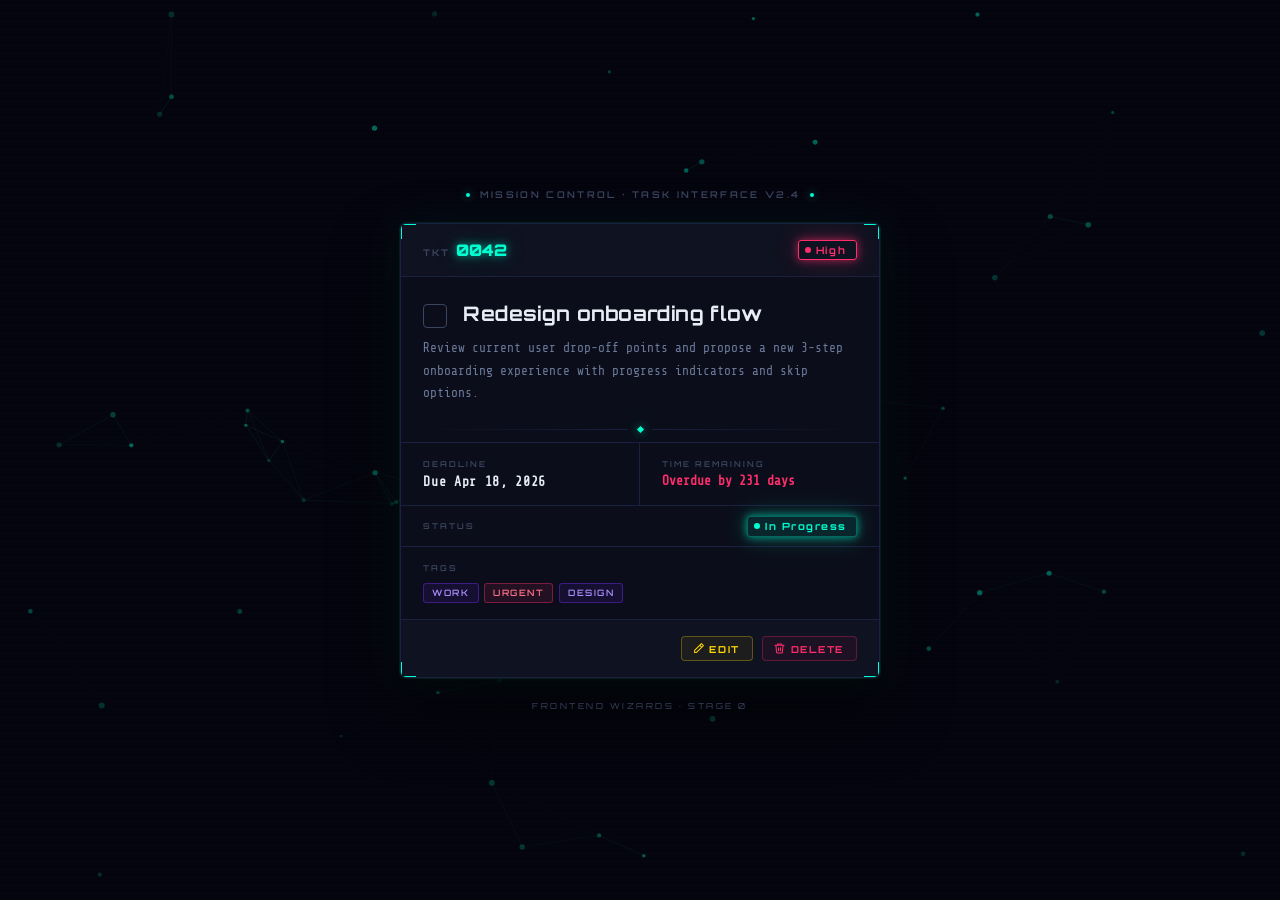
==== index.html @ 631cd71a "Initial commit" ====
<!DOCTYPE html>
<html lang="en">
<head>
  <meta charset="UTF-8" />
  <meta name="viewport" content="width=device-width, initial-scale=1.0" />
  <title>Task Ticket — Mission Control</title>

  <!-- Fonts: Orbitron (futuristic headers) + Share Tech Mono (data/terminal) -->
  <link rel="preconnect" href="https://fonts.googleapis.com" />
  <link rel="preconnect" href="https://fonts.gstatic.com" crossorigin />
  <link
    href="https://fonts.googleapis.com/css2?family=Orbitron:wght@400;600;700;900&family=Share+Tech+Mono&display=swap"
    rel="stylesheet"
  />

  <link rel="stylesheet" href="style.css" />
</head>

<body>

  <!-- ═══════════════════════════════════════════
       BACKGROUND CANVAS — particle network (JS controlled)
  ════════════════════════════════════════════ -->
  <canvas id="bg-canvas" aria-hidden="true"></canvas>

  <!-- Scanline overlay — pure CSS atmosphere effect -->
  <div class="scanlines" aria-hidden="true"></div>

  <!-- ═══════════════════════════════════════════
       MAIN SCENE
  ════════════════════════════════════════════ -->
  <main class="scene">

    <!-- System label above card -->
    <div class="system-label" aria-hidden="true">
      <span class="sys-dot"></span>
      MISSION CONTROL · TASK INTERFACE v2.4
      <span class="sys-dot"></span>
    </div>

    <!-- ─────────────────────────────────────────
         THE CARD
    ───────────────────────────────────────── -->
    <article
      data-testid="test-todo-card"
      id="todo-card"
      role="region"
      aria-label="Task: Redesign onboarding flow"
    >

      <!-- Animated corner brackets — decorative HUD frame -->
      <span class="corner corner--tl" aria-hidden="true"></span>
      <span class="corner corner--tr" aria-hidden="true"></span>
      <span class="corner corner--bl" aria-hidden="true"></span>
      <span class="corner corner--br" aria-hidden="true"></span>

      <!-- Animated scan beam — sweeps the card periodically -->
      <div class="scan-beam" aria-hidden="true"></div>

      <!-- Particle burst canvas — fires on checkbox complete -->
      <canvas id="burst-canvas" aria-hidden="true"></canvas>

      <!-- ── CARD HEADER ── -->
      <header class="card-header">
        <div class="card-id">
          <span class="card-id__prefix">TKT</span>
          <span class="card-id__number" id="tkt-number">0042</span>
        </div>

        <span
          data-testid="test-todo-priority"
          id="priority-badge"
          class="priority-badge priority--high"
          aria-label="Priority: High"
          role="img"
        >
          <span class="priority-badge__dot" aria-hidden="true"></span>
          High
        </span>
      </header>

      <!-- ── TITLE ROW ── -->
      <div class="title-row">

        <!-- Checkbox: real input for a11y, custom visual layer -->
        <div class="checkbox-wrap">
          <input
            type="checkbox"
            id="complete-toggle"
            data-testid="test-todo-complete-toggle"
            aria-label="Mark task as complete"
          />
          <label for="complete-toggle" class="checkbox-visual" aria-hidden="true">
            <!-- SVG checkmark drawn on check -->
            <svg class="check-icon" viewBox="0 0 20 20" fill="none" aria-hidden="true">
              <polyline class="check-line" points="3,10 8,15 17,5" stroke="currentColor" stroke-width="2.5" stroke-linecap="round" stroke-linejoin="round"/>
            </svg>
          </label>
        </div>

        <h2 data-testid="test-todo-title" id="task-title">
          Redesign onboarding flow
        </h2>
      </div>

      <!-- ── DESCRIPTION ── -->
      <p data-testid="test-todo-description" class="task-description">
        Review current user drop-off points and propose a new 3-step
        onboarding experience with progress indicators and skip options.
      </p>

      <!-- ── DIVIDER ── -->
      <div class="card-divider" aria-hidden="true">
        <div class="divider-line"></div>
        <div class="divider-diamond"></div>
        <div class="divider-line"></div>
      </div>

      <!-- ── META GRID: due date + time remaining ── -->
      <div class="meta-grid">

        <div class="meta-cell">
          <span class="meta-label">DEADLINE</span>
          <time
            data-testid="test-todo-due-date"
            datetime="2026-04-18T18:00:00Z"
          >
            Due Apr 18, 2026
          </time>
        </div>

        <div class="meta-cell">
          <span class="meta-label">TIME REMAINING</span>
          <span
            data-testid="test-todo-time-remaining"
            id="time-remaining"
            aria-live="polite"
            aria-atomic="true"
          >
            Calculating…
          </span>
        </div>

      </div>

      <!-- ── STATUS ROW ── -->
      <div class="status-row">
        <span class="meta-label">STATUS</span>
        <span
          data-testid="test-todo-status"
          id="status-badge"
          class="status-badge status--in-progress"
          aria-label="Status: In Progress"
        >
          <span class="status-badge__pulse" aria-hidden="true"></span>
          In Progress
        </span>
      </div>

      <!-- ── TAGS ── -->
      <div class="tags-section">
        <span class="meta-label">TAGS</span>
        <ul
          data-testid="test-todo-tags"
          class="tags-list"
          role="list"
          aria-label="Task tags"
        >
          <li data-testid="test-todo-tag-work"   class="tag" role="listitem">Work</li>
          <li data-testid="test-todo-tag-urgent"  class="tag tag--urgent" role="listitem">Urgent</li>
          <li data-testid="test-todo-tag-design"  class="tag" role="listitem">Design</li>
        </ul>
      </div>

      <!-- ── ACTIONS ── -->
      <footer class="card-actions">
        <button
          data-testid="test-todo-edit-button"
          id="edit-btn"
          class="action-btn action-btn--edit"
          aria-label="Edit task"
        >
          <!-- Pencil SVG -->
          <svg class="btn-icon" viewBox="0 0 20 20" fill="none" aria-hidden="true">
            <path d="M14.5 2.5L17.5 5.5L7 16H4V13L14.5 2.5Z" stroke="currentColor" stroke-width="1.6" stroke-linejoin="round"/>
            <path d="M12 5L15 8" stroke="currentColor" stroke-width="1.6"/>
          </svg>
          <span>Edit</span>
        </button>

        <button
          data-testid="test-todo-delete-button"
          id="delete-btn"
          class="action-btn action-btn--delete"
          aria-label="Delete task"
        >
          <!-- Trash SVG -->
          <svg class="btn-icon" viewBox="0 0 20 20" fill="none" aria-hidden="true">
            <path d="M3 5H17" stroke="currentColor" stroke-width="1.6" stroke-linecap="round"/>
            <path d="M7 5V3.5A.5.5 0 017.5 3h5a.5.5 0 01.5.5V5" stroke="currentColor" stroke-width="1.6"/>
            <path d="M4.5 5L5.6 16.1A1 1 0 006.6 17h6.8a1 1 0 001-0.9L15.5 5" stroke="currentColor" stroke-width="1.6" stroke-linejoin="round"/>
            <path d="M8.5 9V13.5M11.5 9V13.5" stroke="currentColor" stroke-width="1.6" stroke-linecap="round"/>
          </svg>
          <span>Delete</span>
        </button>
      </footer>

    </article>

    <!-- Tagline below card -->
    <p class="scene-tagline" aria-hidden="true">FRONTEND WIZARDS · STAGE 0</p>

  </main>

  <script src="script.js"></script>
</body>
</html>
---- style.css ----
:root {
  /* Core palette */
  --color-void:        #05050F;   /* near-black background */
  --color-surface:     #0B0E1A;   /* card background */
  --color-surface-alt: #0F1220;   /* slightly lighter surface */
  --color-border:      #1A2040;   /* default border */

  /* Neon accents */
  --color-cyan:        #00FFD1;   /* primary accent / focus */
  --color-pink:        #FF2D6B;   /* danger / delete / high priority */
  --color-yellow:      #FFD600;   /* edit / medium priority */
  --color-violet:      #7B2FFF;   /* tags / subtle accent */

  /* Text */
  --color-text-primary:   #E8EDF5;
  --color-text-secondary: #6B7A9A;
  --color-text-muted:     #3A4560;

  /* Glow intensities */
  --glow-cyan:    0 0 8px rgba(0, 255, 209, 0.6), 0 0 24px rgba(0, 255, 209, 0.25);
  --glow-pink:    0 0 8px rgba(255, 45, 107, 0.6), 0 0 24px rgba(255, 45, 107, 0.25);
  --glow-yellow:  0 0 8px rgba(255, 214, 0, 0.6),  0 0 24px rgba(255, 214, 0, 0.25);

  /* Priority colours */
  --priority-high:   var(--color-pink);
  --priority-medium: var(--color-yellow);
  --priority-low:    var(--color-cyan);

  /* Spacing scale */
  --space-xs:  0.35rem;
  --space-sm:  0.6rem;
  --space-md:  1rem;
  --space-lg:  1.4rem;
  --space-xl:  2rem;

  /* Typography */
  --font-display: 'Orbitron', sans-serif;
  --font-mono:    'Share Tech Mono', monospace;

  /* Card dimensions */
  --card-width:   min(480px, calc(100vw - 2rem));
  --card-radius:  6px;

  /* Animation speeds */
  --speed-fast:   0.18s;
  --speed-normal: 0.35s;
  --speed-slow:   0.65s;
  --ease-bounce:  cubic-bezier(0.34, 1.56, 0.64, 1);
  --ease-out:     cubic-bezier(0.22, 1, 0.36, 1);
}

/* ──────────────────────────────────────────────────────
   2. RESET & BASE
────────────────────────────────────────────────────── */
*, *::before, *::after {
  box-sizing: border-box;
  margin: 0;
  padding: 0;
}

html {
  font-size: 16px;
  -webkit-font-smoothing: antialiased;
}

body {
  font-family: var(--font-mono);
  background-color: var(--color-void);
  color: var(--color-text-primary);
  min-height: 100dvh;
  display: flex;
  flex-direction: column;
  align-items: center;
  justify-content: center;
  padding: var(--space-xl) var(--space-md);
  overflow-x: hidden;
  position: relative;
}

/* ──────────────────────────────────────────────────────
   3. BACKGROUND CANVAS
────────────────────────────────────────────────────── */
#bg-canvas {
  position: fixed;
  inset: 0;
  z-index: 0;
  opacity: 0.6;
  pointer-events: none;
}

/* ──────────────────────────────────────────────────────
   4. SCANLINES OVERLAY
   Creates that CRT / anime-terminal atmosphere
────────────────────────────────────────────────────── */
.scanlines {
  position: fixed;
  inset: 0;
  z-index: 1;
  pointer-events: none;
  background: repeating-linear-gradient(
    to bottom,
    transparent,
    transparent 2px,
    rgba(0, 0, 0, 0.06) 2px,
    rgba(0, 0, 0, 0.06) 4px
  );
}

/* ──────────────────────────────────────────────────────
   5. SCENE LAYOUT
────────────────────────────────────────────────────── */
.scene {
  position: relative;
  z-index: 2;
  display: flex;
  flex-direction: column;
  align-items: center;
  gap: var(--space-lg);
  width: 100%;
}

/* System label above card */
.system-label {
  font-family: var(--font-display);
  font-size: 0.58rem;
  font-weight: 600;
  letter-spacing: 0.25em;
  text-transform: uppercase;
  color: var(--color-text-muted);
  display: flex;
  align-items: center;
  gap: var(--space-sm);
  animation: fade-down var(--speed-slow) var(--ease-out) 0.1s both;
}

.sys-dot {
  display: inline-block;
  width: 4px;
  height: 4px;
  border-radius: 50%;
  background: var(--color-cyan);
  box-shadow: var(--glow-cyan);
  animation: blink 2s ease-in-out infinite;
}

.sys-dot:last-child {
  animation-delay: 1s;
}

@keyframes blink {
  0%, 100% { opacity: 1; }
  50%       { opacity: 0.2; }
}

/* Scene tagline below card */
.scene-tagline {
  font-family: var(--font-display);
  font-size: 0.52rem;
  letter-spacing: 0.3em;
  color: var(--color-text-muted);
  text-transform: uppercase;
  animation: fade-up var(--speed-slow) var(--ease-out) 0.8s both;
}

/* ──────────────────────────────────────────────────────
   6. THE CARD
────────────────────────────────────────────────────── */
article[data-testid="test-todo-card"] {
  position: relative;
  width: var(--card-width);
  background: var(--color-surface);
  border: 1px solid var(--color-border);
  border-radius: var(--card-radius);
  overflow: hidden;
  display: flex;
  flex-direction: column;

  /* Layered shadows: physical depth + neon glow */
  box-shadow:
    0 0 0 1px rgba(0, 255, 209, 0.08),
    0 0 40px rgba(0, 255, 209, 0.06),
    0 32px 64px rgba(0, 0, 0, 0.6),
    0 8px 16px rgba(0, 0, 0, 0.4);

  /* Entry animation — card materialises from below */
  animation: card-enter var(--speed-slow) var(--ease-out) 0.25s both;

  transition:
    box-shadow var(--speed-normal) ease,
    border-color var(--speed-normal) ease;
}

/* Cyan border glow on hover */
article[data-testid="test-todo-card"]:hover {
  border-color: rgba(0, 255, 209, 0.3);
  box-shadow:
    0 0 0 1px rgba(0, 255, 209, 0.2),
    0 0 60px rgba(0, 255, 209, 0.1),
    0 32px 64px rgba(0, 0, 0, 0.6);
}

/* Edit state — yellow border flash */
article[data-testid="test-todo-card"].state--editing {
  border-color: rgba(255, 214, 0, 0.5);
  box-shadow:
    0 0 0 1px rgba(255, 214, 0, 0.3),
    0 0 60px rgba(255, 214, 0, 0.15),
    0 32px 64px rgba(0, 0, 0, 0.6);
}

/* Completed state — muted, dimmed */
article[data-testid="test-todo-card"].state--completed {
  border-color: rgba(0, 255, 209, 0.4);
  box-shadow:
    0 0 0 1px rgba(0, 255, 209, 0.25),
    0 0 60px rgba(0, 255, 209, 0.12),
    0 32px 64px rgba(0, 0, 0, 0.6);
}

/* Delete animation */
article[data-testid="test-todo-card"].state--deleting {
  animation: card-delete var(--speed-slow) var(--ease-out) forwards;
}

@keyframes card-enter {
  from {
    opacity: 0;
    transform: translateY(40px) scale(0.96);
    filter: blur(6px);
  }
  to {
    opacity: 1;
    transform: translateY(0) scale(1);
    filter: blur(0);
  }
}

@keyframes card-delete {
  0%   { opacity: 1; transform: scale(1)    translateY(0);    filter: blur(0); }
  30%  { opacity: 1; transform: scale(1.02) translateY(-8px); filter: blur(0); }
  100% { opacity: 0; transform: scale(0.85) translateY(60px); filter: blur(12px); }
}

/* ──────────────────────────────────────────────────────
   7. CORNER BRACKETS (HUD decoration)
────────────────────────────────────────────────────── */
.corner {
  position: absolute;
  width: 16px;
  height: 16px;
  z-index: 5;
  transition: width var(--speed-normal) ease, height var(--speed-normal) ease;
}

.corner--tl { top: -1px;    left: -1px;  border-top: 2px solid var(--color-cyan); border-left:  2px solid var(--color-cyan); }
.corner--tr { top: -1px;    right: -1px; border-top: 2px solid var(--color-cyan); border-right: 2px solid var(--color-cyan); }
.corner--bl { bottom: -1px; left: -1px;  border-bottom: 2px solid var(--color-cyan); border-left:  2px solid var(--color-cyan); }
.corner--br { bottom: -1px; right: -1px; border-bottom: 2px solid var(--color-cyan); border-right: 2px solid var(--color-cyan); }

/* Expand brackets on card hover */
article[data-testid="test-todo-card"]:hover .corner {
  width: 22px;
  height: 22px;
}

/* Edit state — yellow corners */
article[data-testid="test-todo-card"].state--editing .corner {
  border-color: var(--color-yellow);
}

/* Completed state — green corners */
article[data-testid="test-todo-card"].state--completed .corner {
  border-color: var(--color-cyan);
}

/* ──────────────────────────────────────────────────────
   8. SCAN BEAM
   Sweeps down the card on a loop — anime HUD effect
────────────────────────────────────────────────────── */
.scan-beam {
  position: absolute;
  inset-inline: 0;
  height: 2px;
  top: 0;
  background: linear-gradient(
    to right,
    transparent,
    var(--color-cyan),
    transparent
  );
  opacity: 0;
  z-index: 4;
  pointer-events: none;
  animation: scan 5s ease-in-out 1.5s infinite;
}

@keyframes scan {
  0%   { top: 0%;   opacity: 0; }
  5%   { opacity: 0.7; }
  95%  { opacity: 0.3; }
  100% { top: 100%; opacity: 0; }
}

/* ──────────────────────────────────────────────────────
   9. BURST CANVAS (particle explosion on complete)
────────────────────────────────────────────────────── */
#burst-canvas {
  position: absolute;
  inset: 0;
  pointer-events: none;
  z-index: 10;
  border-radius: var(--card-radius);
}

/* ──────────────────────────────────────────────────────
   10. CARD HEADER
────────────────────────────────────────────────────── */
.card-header {
  display: flex;
  align-items: center;
  justify-content: space-between;
  padding: var(--space-md) var(--space-lg);
  border-bottom: 1px solid var(--color-border);
  background: var(--color-surface-alt);
  animation: stagger-in var(--speed-slow) var(--ease-out) 0.35s both;
}

/* Ticket number / ID */
.card-id {
  display: flex;
  align-items: baseline;
  gap: var(--space-xs);
}

.card-id__prefix {
  font-family: var(--font-display);
  font-size: 0.58rem;
  font-weight: 700;
  letter-spacing: 0.2em;
  color: var(--color-text-muted);
}

.card-id__number {
  font-family: var(--font-display);
  font-size: 1rem;
  font-weight: 900;
  color: var(--color-cyan);
  text-shadow: var(--glow-cyan);
  /* Number ticks up on load via JS */
  font-variant-numeric: tabular-nums;
}

/* Priority badge */
.priority-badge {
  font-family: var(--font-display);
  font-size: 0.62rem;
  font-weight: 700;
  letter-spacing: 0.18em;
  padding: 0.35em 0.9em 0.35em 0.65em;
  border-radius: 3px;
  border: 1px solid currentColor;
  display: flex;
  align-items: center;
  gap: 0.45em;
  transition: box-shadow var(--speed-normal) ease;
}

.priority--high   { color: var(--color-pink);   box-shadow: var(--glow-pink); }
.priority--medium { color: var(--color-yellow);  box-shadow: var(--glow-yellow); }
.priority--low    { color: var(--color-cyan);    box-shadow: var(--glow-cyan); }

/* Pulsing dot inside priority badge */
.priority-badge__dot {
  width: 6px;
  height: 6px;
  border-radius: 50%;
  background: currentColor;
  flex-shrink: 0;
  animation: pulse-dot 1.8s ease-in-out infinite;
}

@keyframes pulse-dot {
  0%, 100% { opacity: 1;   transform: scale(1); }
  50%       { opacity: 0.4; transform: scale(0.6); }
}

/* ──────────────────────────────────────────────────────
   11. TITLE ROW
────────────────────────────────────────────────────── */
.title-row {
  display: flex;
  align-items: flex-start;
  gap: var(--space-md);
  padding: var(--space-lg) var(--space-lg) var(--space-sm);
  animation: stagger-in var(--speed-slow) var(--ease-out) 0.45s both;
}

/* ── Custom Checkbox ── */
.checkbox-wrap {
  position: relative;
  flex-shrink: 0;
  width: 24px;
  height: 24px;
  margin-top: 4px;
}

/* Hide native input but keep it accessible */
.checkbox-wrap input[type="checkbox"] {
  position: absolute;
  inset: 0;
  opacity: 0;
  cursor: pointer;
  width: 100%;
  height: 100%;
  z-index: 2;
  margin: 0;
}

/* Visual checkbox */
.checkbox-visual {
  position: absolute;
  inset: 0;
  display: flex;
  align-items: center;
  justify-content: center;
  border: 1.5px solid var(--color-text-muted);
  border-radius: 4px;
  background: transparent;
  cursor: pointer;
  transition:
    border-color var(--speed-fast) ease,
    background   var(--speed-fast) ease,
    box-shadow   var(--speed-fast) ease;
}

/* Hover state */
.checkbox-wrap:hover .checkbox-visual {
  border-color: var(--color-cyan);
  box-shadow: var(--glow-cyan);
}

/* Checked state */
.checkbox-wrap input:checked + .checkbox-visual {
  background: var(--color-cyan);
  border-color: var(--color-cyan);
  box-shadow: var(--glow-cyan);
  animation: stamp-in var(--speed-normal) var(--ease-bounce);
}

@keyframes stamp-in {
  0%   { transform: scale(1.4) rotate(-8deg); }
  60%  { transform: scale(0.9) rotate(3deg); }
  100% { transform: scale(1)   rotate(0deg); }
}

/* Checkmark SVG inside */
.check-icon {
  width: 14px;
  height: 14px;
  color: var(--color-void);
  stroke-dasharray: 30;
  stroke-dashoffset: 30;
  transition: stroke-dashoffset 0.3s ease 0.05s;
}

.checkbox-wrap input:checked + .checkbox-visual .check-icon {
  stroke-dashoffset: 0;
}

/* Focus ring — keyboard navigation */
.checkbox-wrap input:focus-visible + .checkbox-visual {
  outline: 2px solid var(--color-cyan);
  outline-offset: 3px;
  box-shadow: var(--glow-cyan);
}

/* ── Task Title ── */
h2[data-testid="test-todo-title"] {
  font-family: var(--font-display);
  font-size: clamp(1.05rem, 3.5vw, 1.25rem);
  font-weight: 700;
  line-height: 1.35;
  color: var(--color-text-primary);
  letter-spacing: 0.02em;
  transition:
    color            var(--speed-normal) ease,
    text-decoration  var(--speed-normal) ease;
}

/* Strikethrough when completed */
.state--completed h2[data-testid="test-todo-title"] {
  text-decoration: line-through;
  text-decoration-color: var(--color-cyan);
  text-decoration-thickness: 2px;
  color: var(--color-text-muted);
}

/* ──────────────────────────────────────────────────────
   12. DESCRIPTION
────────────────────────────────────────────────────── */
p[data-testid="test-todo-description"] {
  font-size: 0.8rem;
  line-height: 1.75;
  color: var(--color-text-secondary);
  padding: 0 var(--space-lg) var(--space-lg);
  animation: stagger-in var(--speed-slow) var(--ease-out) 0.5s both;
}

/* ──────────────────────────────────────────────────────
   13. CARD DIVIDER
────────────────────────────────────────────────────── */
.card-divider {
  display: flex;
  align-items: center;
  gap: var(--space-sm);
  padding: 0 var(--space-lg);
  margin-bottom: var(--space-sm);
}

.divider-line {
  flex: 1;
  height: 1px;
  background: linear-gradient(to right, transparent, var(--color-border));
}

.divider-line:last-child {
  background: linear-gradient(to left, transparent, var(--color-border));
}

.divider-diamond {
  width: 5px;
  height: 5px;
  background: var(--color-cyan);
  transform: rotate(45deg);
  flex-shrink: 0;
  box-shadow: var(--glow-cyan);
}

/* ──────────────────────────────────────────────────────
   14. META GRID (due date + time remaining)
────────────────────────────────────────────────────── */
.meta-grid {
  display: grid;
  grid-template-columns: 1fr 1fr;
  border-top: 1px solid var(--color-border);
  border-bottom: 1px solid var(--color-border);
  animation: stagger-in var(--speed-slow) var(--ease-out) 0.55s both;
}

.meta-cell {
  padding: var(--space-md) var(--space-lg);
  display: flex;
  flex-direction: column;
  gap: var(--space-xs);
}

.meta-cell:first-child {
  border-right: 1px solid var(--color-border);
}

/* Shared label style */
.meta-label {
  font-family: var(--font-display);
  font-size: 0.5rem;
  font-weight: 600;
  letter-spacing: 0.25em;
  text-transform: uppercase;
  color: var(--color-text-muted);
}

/* Due date */
time[data-testid="test-todo-due-date"] {
  font-size: 0.82rem;
  font-weight: 600;
  color: var(--color-text-primary);
  letter-spacing: 0.05em;
}

/* Time remaining */
[data-testid="test-todo-time-remaining"] {
  font-size: 0.8rem;
  font-weight: 600;
  color: var(--color-cyan);
  transition: color var(--speed-normal) ease;
}

[data-testid="test-todo-time-remaining"].time--overdue {
  color: var(--color-pink);
  animation: overdue-pulse 1.5s ease-in-out infinite;
}

[data-testid="test-todo-time-remaining"].time--due-soon {
  color: var(--color-yellow);
}

@keyframes overdue-pulse {
  0%, 100% { opacity: 1; }
  50%       { opacity: 0.5; }
}

/* ──────────────────────────────────────────────────────
   15. STATUS ROW
────────────────────────────────────────────────────── */
.status-row {
  display: flex;
  align-items: center;
  justify-content: space-between;
  padding: var(--space-sm) var(--space-lg);
  border-bottom: 1px solid var(--color-border);
  animation: stagger-in var(--speed-slow) var(--ease-out) 0.6s both;
}

.status-badge {
  font-family: var(--font-display);
  font-size: 0.62rem;
  font-weight: 700;
  letter-spacing: 0.15em;
  padding: 0.35em 0.9em 0.35em 0.65em;
  border-radius: 3px;
  display: flex;
  align-items: center;
  gap: 0.5em;
  transition:
    background var(--speed-normal) ease,
    color      var(--speed-normal) ease,
    box-shadow var(--speed-normal) ease;
}

/* Pulsing dot inside status badge */
.status-badge__pulse {
  width: 6px;
  height: 6px;
  border-radius: 50%;
  background: currentColor;
  flex-shrink: 0;
}

/* Status variants */
.status--pending {
  background: rgba(107, 122, 154, 0.15);
  color: var(--color-text-secondary);
  border: 1px solid rgba(107, 122, 154, 0.3);
}

.status--in-progress {
  background: rgba(0, 255, 209, 0.1);
  color: var(--color-cyan);
  border: 1px solid rgba(0, 255, 209, 0.3);
  box-shadow: var(--glow-cyan);
}

.status--in-progress .status-badge__pulse {
  animation: pulse-dot 1.2s ease-in-out infinite;
}

.status--done {
  background: rgba(0, 255, 209, 0.15);
  color: var(--color-cyan);
  border: 1px solid rgba(0, 255, 209, 0.4);
  box-shadow: var(--glow-cyan);
}


/* ──────────────────────────────────────────────────────
   16. TAGS
────────────────────────────────────────────────────── */
.tags-section {
  padding: var(--space-md) var(--space-lg);
  display: flex;
  flex-direction: column;
  gap: var(--space-sm);
  border-bottom: 1px solid var(--color-border);
  animation: stagger-in var(--speed-slow) var(--ease-out) 0.65s both;
}

.tags-list {
  list-style: none;
  display: flex;
  flex-wrap: wrap;
  gap: var(--space-xs);
}

.tag {
  font-family: var(--font-display);
  font-size: 0.55rem;
  font-weight: 600;
  letter-spacing: 0.18em;
  text-transform: uppercase;
  padding: 0.4em 0.9em;
  border-radius: 3px;
  border: 1px solid rgba(123, 47, 255, 0.4);
  background: rgba(123, 47, 255, 0.1);
  color: #A78BFA;
  cursor: default;
  transition:
    background   var(--speed-fast) ease,
    border-color var(--speed-fast) ease,
    box-shadow   var(--speed-fast) ease,
    transform    var(--speed-fast) ease;
}

.tag:hover {
  background: rgba(123, 47, 255, 0.25);
  border-color: rgba(123, 47, 255, 0.7);
  box-shadow: 0 0 8px rgba(123, 47, 255, 0.4);
  transform: translateY(-1px);
}

/* Urgent tag — red variant */
.tag--urgent {
  border-color: rgba(255, 45, 107, 0.4);
  background: rgba(255, 45, 107, 0.1);
  color: #FB7185;
}

.tag--urgent:hover {
  background: rgba(255, 45, 107, 0.25);
  border-color: rgba(255, 45, 107, 0.7);
  box-shadow: var(--glow-pink);
}

/* ──────────────────────────────────────────────────────
   17. ACTION BUTTONS
────────────────────────────────────────────────────── */
.card-actions {
  display: flex;
  align-items: center;
  justify-content: flex-end;
  gap: var(--space-sm);
  padding: var(--space-md) var(--space-lg);
  background: var(--color-surface-alt);
  animation: stagger-in var(--speed-slow) var(--ease-out) 0.7s both;
}

.action-btn {
  font-family: var(--font-display);
  font-size: 0.6rem;
  font-weight: 700;
  letter-spacing: 0.18em;
  text-transform: uppercase;
  padding: 0.55em 1.2em 0.55em 1em;
  border-radius: 4px;
  border: 1px solid transparent;
  background: transparent;
  cursor: pointer;
  display: flex;
  align-items: center;
  gap: 0.5em;
  position: relative;
  overflow: hidden;
  transition:
    background   var(--speed-fast) ease,
    border-color var(--speed-fast) ease,
    box-shadow   var(--speed-fast) ease,
    transform    var(--speed-fast) ease,
    color        var(--speed-fast) ease;
}

/* Ripple effect base */
.action-btn::before {
  content: '';
  position: absolute;
  inset: 0;
  background: currentColor;
  opacity: 0;
  transition: opacity var(--speed-fast) ease;
  border-radius: inherit;
}

.action-btn:active::before { opacity: 0.1; }

/* Edit button */
.action-btn--edit {
  color: var(--color-yellow);
  border-color: rgba(255, 214, 0, 0.3);
  background: rgba(255, 214, 0, 0.06);
}

.action-btn--edit:hover {
  background: rgba(255, 214, 0, 0.15);
  border-color: rgba(255, 214, 0, 0.6);
  box-shadow: var(--glow-yellow);
  transform: translateY(-2px);
}

.action-btn--edit:active { transform: translateY(0); }

/* Delete button */
.action-btn--delete {
  color: var(--color-pink);
  border-color: rgba(255, 45, 107, 0.3);
  background: rgba(255, 45, 107, 0.06);
}

.action-btn--delete:hover {
  background: rgba(255, 45, 107, 0.15);
  border-color: rgba(255, 45, 107, 0.6);
  box-shadow: var(--glow-pink);
  transform: translateY(-2px);
}

.action-btn--delete:active { transform: translateY(0); }

/* Focus rings — keyboard navigation */
.action-btn:focus-visible {
  outline: 2px solid var(--color-cyan);
  outline-offset: 3px;
}

/* Button icon */
.btn-icon {
  width: 13px;
  height: 13px;
  flex-shrink: 0;
}

/* ──────────────────────────────────────────────────────
   18. SHARED STAGGER ANIMATION (entry reveals)
────────────────────────────────────────────────────── */
@keyframes stagger-in {
  from {
    opacity: 0;
    transform: translateY(12px);
  }
  to {
    opacity: 1;
    transform: translateY(0);
  }
}

@keyframes fade-down {
  from { opacity: 0; transform: translateY(-10px); }
  to   { opacity: 1; transform: translateY(0); }
}

@keyframes fade-up {
  from { opacity: 0; transform: translateY(10px); }
  to   { opacity: 1; transform: translateY(0); }
}


/* ──────────────────────────────────────────────────────
   19. DELETED CONFIRMATION STATE
────────────────────────────────────────────────────── */
.delete-confirm {
  font-family: var(--font-display);
  font-size: 0.7rem;
  letter-spacing: 0.25em;
  text-transform: uppercase;
  color: var(--color-text-muted);
  text-align: center;
  padding: var(--space-xl) 0;
  animation: fade-up var(--speed-normal) var(--ease-out) both;
}

.delete-confirm span {
  color: var(--color-pink);
}

/* ──────────────────────────────────────────────────────
   20. RESPONSIVE — Mobile first
────────────────────────────────────────────────────── */
@media (max-width: 480px) {
  body {
    padding: var(--space-lg) var(--space-sm);
  }

  /* Stack meta grid vertically on small screens */
  .meta-grid {
    grid-template-columns: 1fr;
  }

  .meta-cell:first-child {
    border-right: none;
    border-bottom: 1px solid var(--color-border);
  }

  h2[data-testid="test-todo-title"] {
    font-size: 1rem;
  }

  .card-actions {
    gap: var(--space-xs);
  }

  .action-btn {
    flex: 1;
    justify-content: center;
  }
}

/* Larger screens — card floats with more breathing room */
@media (min-width: 768px) {
  body {
    padding: var(--space-xl) var(--space-lg);
  }
}

/* Reduce motion — respect OS accessibility setting */
@media (prefers-reduced-motion: reduce) {
  *, *::before, *::after {
    animation-duration: 0.01ms !important;
    transition-duration: 0.01ms !important;
  }

  .scan-beam { display: none; }
}
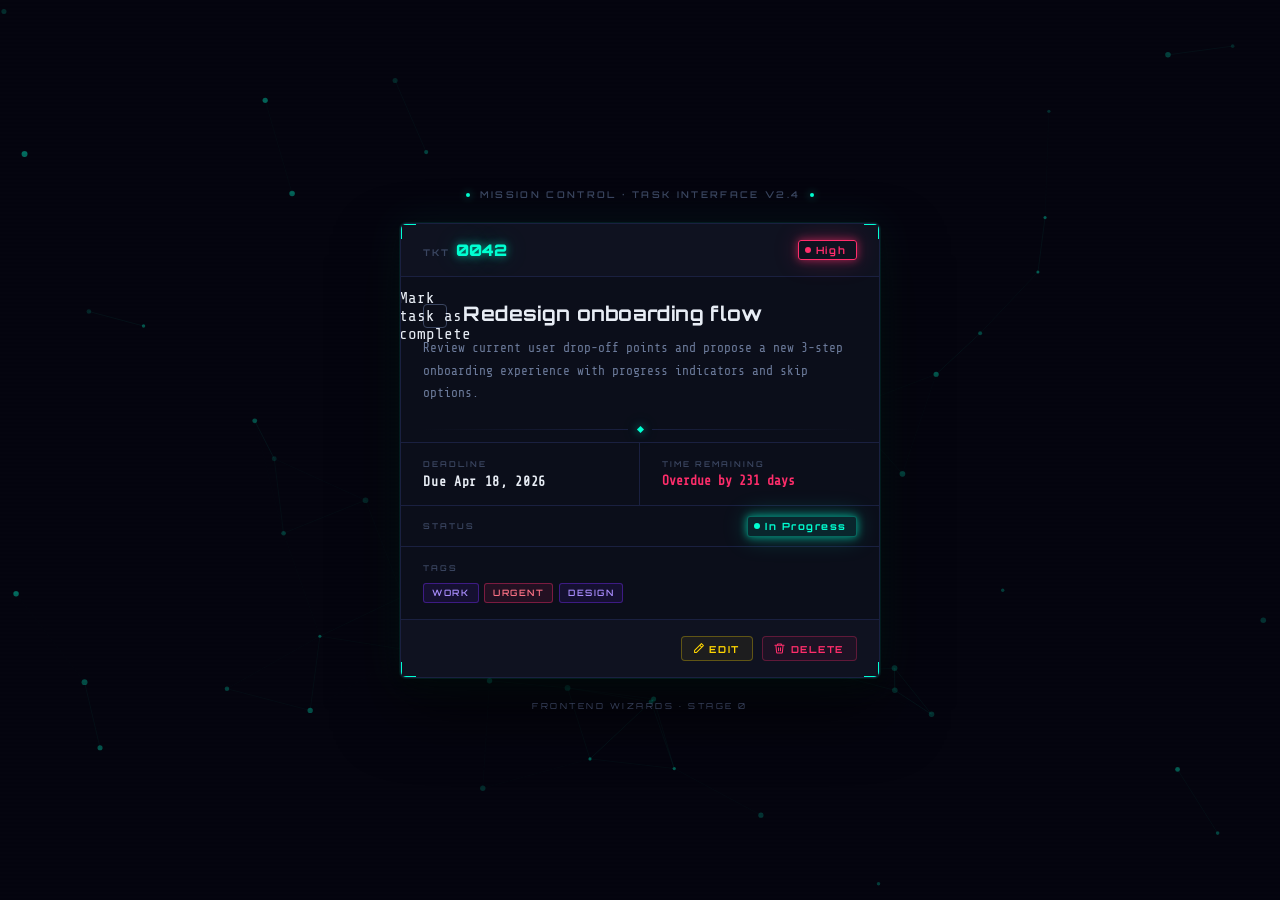
==== commit 121806bf: "feat: Task Ticket component with full a11y, testability, and responsive design ACCEPTANCE CRITERIA -" ====
--- a/index.html
+++ b/index.html
@@ -44,8 +44,8 @@
     <article
       data-testid="test-todo-card"
       id="todo-card"
-      role="region"
-      aria-label="Task: Redesign onboarding flow"
+      aria-labelledby="task-title"
+      aria-describedby="task-summary"
     >
 
       <!-- Animated corner brackets — decorative HUD frame -->
@@ -72,12 +72,13 @@
           id="priority-badge"
           class="priority-badge priority--high"
           aria-label="Priority: High"
-          role="img"
         >
           <span class="priority-badge__dot" aria-hidden="true"></span>
           High
         </span>
       </header>
+
+      <section class="task-content" aria-labelledby="task-title" aria-describedby="task-summary">
 
       <!-- ── TITLE ROW ── -->
       <div class="title-row">
@@ -88,9 +89,9 @@
             type="checkbox"
             id="complete-toggle"
             data-testid="test-todo-complete-toggle"
-            aria-label="Mark task as complete"
           />
-          <label for="complete-toggle" class="checkbox-visual" aria-hidden="true">
+          <label for="complete-toggle" class="checkbox-visual">
+            <span class="sr-only">Mark task as complete</span>
             <!-- SVG checkmark drawn on check -->
             <svg class="check-icon" viewBox="0 0 20 20" fill="none" aria-hidden="true">
               <polyline class="check-line" points="3,10 8,15 17,5" stroke="currentColor" stroke-width="2.5" stroke-linecap="round" stroke-linejoin="round"/>
@@ -104,7 +105,7 @@
       </div>
 
       <!-- ── DESCRIPTION ── -->
-      <p data-testid="test-todo-description" class="task-description">
+      <p data-testid="test-todo-description" id="task-summary" class="task-description">
         Review current user drop-off points and propose a new 3-step
         onboarding experience with progress indicators and skip options.
       </p>
@@ -134,6 +135,7 @@
           <span
             data-testid="test-todo-time-remaining"
             id="time-remaining"
+            class="time-remaining"
             aria-live="polite"
             aria-atomic="true"
           >
@@ -151,6 +153,8 @@
           id="status-badge"
           class="status-badge status--in-progress"
           aria-label="Status: In Progress"
+          aria-live="polite"
+          aria-atomic="true"
         >
           <span class="status-badge__pulse" aria-hidden="true"></span>
           In Progress
@@ -158,19 +162,18 @@
       </div>
 
       <!-- ── TAGS ── -->
-      <div class="tags-section">
-        <span class="meta-label">TAGS</span>
+      <section class="tags-section" aria-labelledby="tags-heading">
+        <h3 class="meta-label" id="tags-heading">TAGS</h3>
         <ul
           data-testid="test-todo-tags"
           class="tags-list"
-          role="list"
           aria-label="Task tags"
         >
-          <li data-testid="test-todo-tag-work"   class="tag" role="listitem">Work</li>
-          <li data-testid="test-todo-tag-urgent"  class="tag tag--urgent" role="listitem">Urgent</li>
-          <li data-testid="test-todo-tag-design"  class="tag" role="listitem">Design</li>
+          <li data-testid="test-todo-tag-work" class="tag">Work</li>
+          <li data-testid="test-todo-tag-urgent" class="tag tag--urgent">Urgent</li>
+          <li data-testid="test-todo-tag-design" class="tag">Design</li>
         </ul>
-      </div>
+      </section>
 
       <!-- ── ACTIONS ── -->
       <footer class="card-actions">
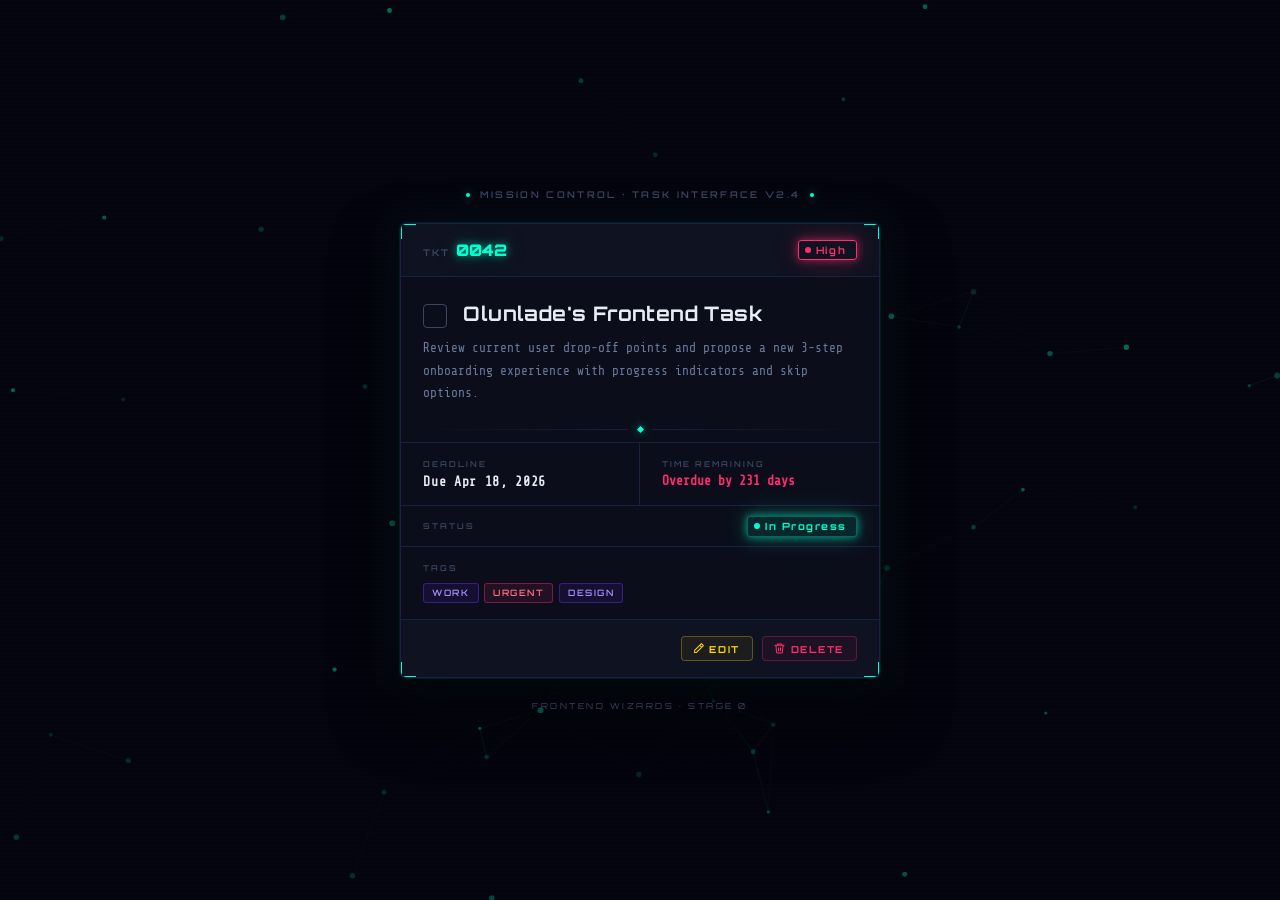
==== commit c260e7bc: "Update onboarding flow title to 'Olunlade's Frontend Task'" ====
--- a/index.html
+++ b/index.html
@@ -100,7 +100,7 @@
         </div>
 
         <h2 data-testid="test-todo-title" id="task-title">
-          Redesign onboarding flow
+          Olunlade's Frontend Task
         </h2>
       </div>
 
--- a/style.css
+++ b/style.css
@@ -77,6 +77,17 @@
   position: relative;
 }
 
+.sr-only {
+  position: absolute;
+  width: 1px;
+  height: 1px;
+  padding: 0;
+  margin: -1px;
+  overflow: hidden;
+  clip: rect(0, 0, 0, 0);
+  white-space: nowrap;
+  border: 0;
+}
 /* ──────────────────────────────────────────────────────
    3. BACKGROUND CANVAS
 ────────────────────────────────────────────────────── */
@@ -904,4 +915,4 @@
   }
 
   .scan-beam { display: none; }
-}+}
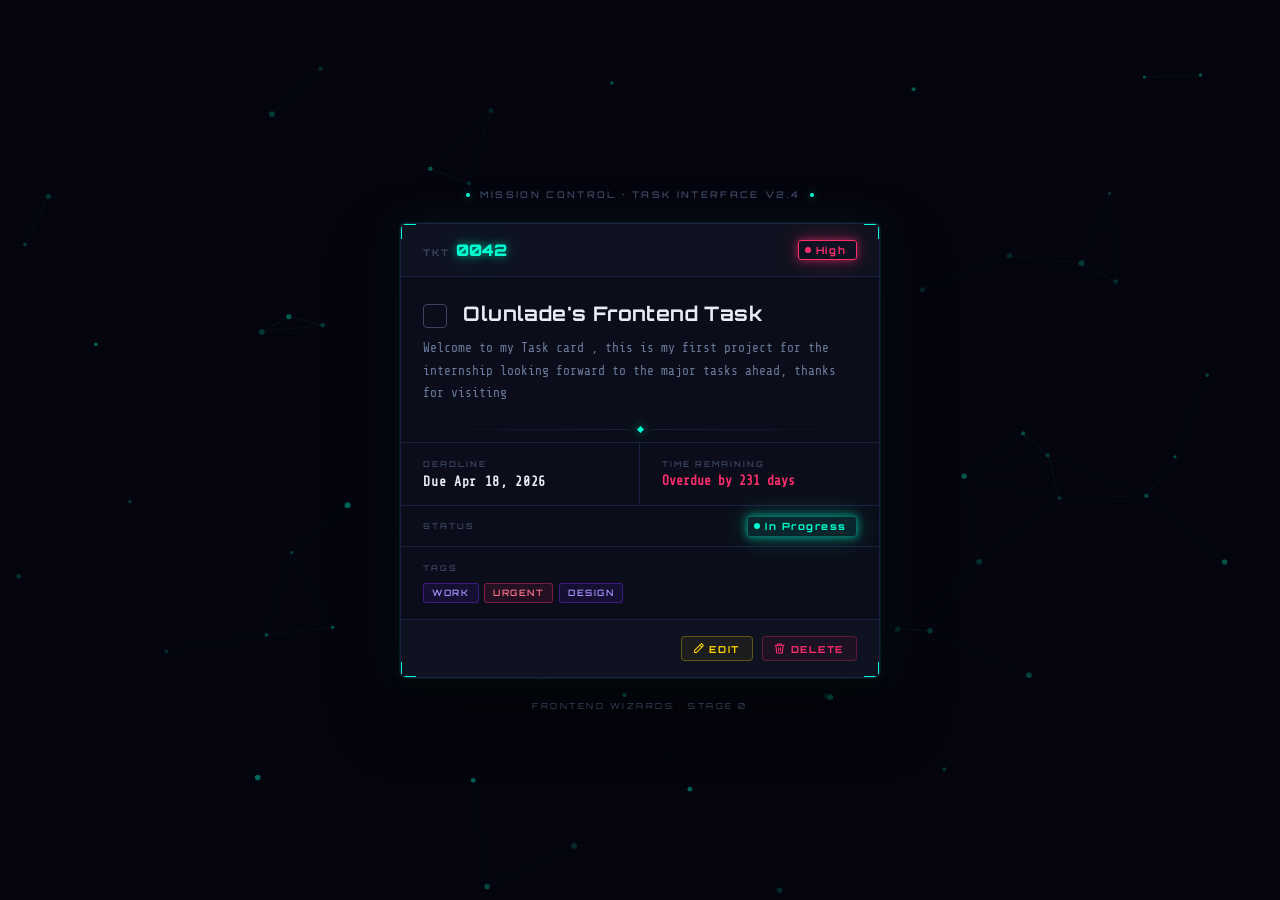
==== commit 8603768e: "Update task description in index.html" ====
--- a/index.html
+++ b/index.html
@@ -106,8 +106,8 @@
 
       <!-- ── DESCRIPTION ── -->
       <p data-testid="test-todo-description" id="task-summary" class="task-description">
-        Review current user drop-off points and propose a new 3-step
-        onboarding experience with progress indicators and skip options.
+       Welcome to my Task card , this is my first project for the internship
+       looking forward to the major tasks ahead, thanks for visiting
       </p>
 
       <!-- ── DIVIDER ── -->
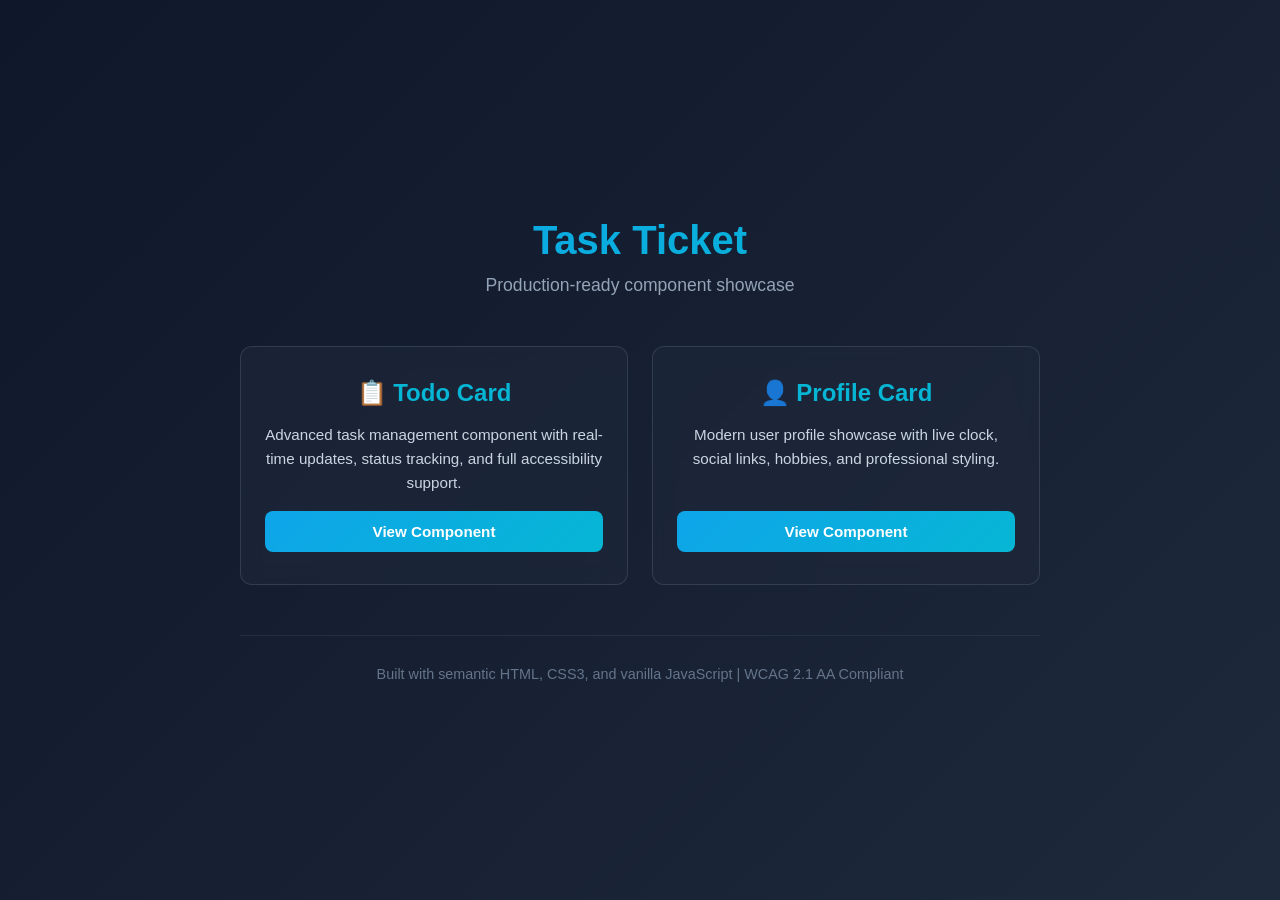
==== commit 4a945b97: "Add landing page and Vercel routing configuration for component access" ====
--- a/index.html
+++ b/index.html
@@ -1,220 +1,152 @@
 <!DOCTYPE html>
 <html lang="en">
 <head>
-  <meta charset="UTF-8" />
-  <meta name="viewport" content="width=device-width, initial-scale=1.0" />
-  <title>Task Ticket — Mission Control</title>
+    <meta charset="UTF-8">
+    <meta name="viewport" content="width=device-width, initial-scale=1.0">
+    <title>Task Ticket — Component Gallery</title>
+    <style>
+        * {
+            margin: 0;
+            padding: 0;
+            box-sizing: border-box;
+        }
 
-  <!-- Fonts: Orbitron (futuristic headers) + Share Tech Mono (data/terminal) -->
-  <link rel="preconnect" href="https://fonts.googleapis.com" />
-  <link rel="preconnect" href="https://fonts.gstatic.com" crossorigin />
-  <link
-    href="https://fonts.googleapis.com/css2?family=Orbitron:wght@400;600;700;900&family=Share+Tech+Mono&display=swap"
-    rel="stylesheet"
-  />
+        body {
+            font-family: -apple-system, BlinkMacSystemFont, 'Segoe UI', Roboto, 'Helvetica Neue', sans-serif;
+            background: linear-gradient(135deg, #0f172a 0%, #1e293b 100%);
+            color: #e2e8f0;
+            min-height: 100vh;
+            display: flex;
+            align-items: center;
+            justify-content: center;
+            padding: 20px;
+        }
 
-  <link rel="stylesheet" href="style.css" />
+        .container {
+            max-width: 800px;
+            width: 100%;
+        }
+
+        header {
+            text-align: center;
+            margin-bottom: 50px;
+        }
+
+        h1 {
+            font-size: 2.5rem;
+            font-weight: 700;
+            margin-bottom: 12px;
+            background: linear-gradient(135deg, #0ea5e9 0%, #06b6d4 100%);
+            -webkit-background-clip: text;
+            -webkit-text-fill-color: transparent;
+            background-clip: text;
+        }
+
+        .subtitle {
+            font-size: 1.1rem;
+            color: #94a3b8;
+            font-weight: 400;
+        }
+
+        .components {
+            display: grid;
+            gap: 24px;
+            grid-template-columns: 1fr;
+        }
+
+        @media (min-width: 768px) {
+            .components {
+                grid-template-columns: 1fr 1fr;
+            }
+        }
+
+        .component-card {
+            background: rgba(30, 41, 59, 0.6);
+            backdrop-filter: blur(10px);
+            border: 1px solid rgba(148, 163, 184, 0.2);
+            border-radius: 12px;
+            padding: 32px 24px;
+            text-align: center;
+            transition: all 0.3s ease;
+            text-decoration: none;
+            color: inherit;
+            display: flex;
+            flex-direction: column;
+            gap: 16px;
+        }
+
+        .component-card:hover {
+            background: rgba(30, 41, 59, 0.8);
+            border-color: rgba(6, 182, 212, 0.4);
+            transform: translateY(-4px);
+        }
+
+        .component-card h2 {
+            font-size: 1.5rem;
+            font-weight: 600;
+            color: #06b6d4;
+        }
+
+        .component-card p {
+            font-size: 0.95rem;
+            color: #cbd5e1;
+            line-height: 1.6;
+            flex: 1;
+        }
+
+        .btn {
+            display: inline-block;
+            padding: 12px 24px;
+            background: linear-gradient(135deg, #0ea5e9 0%, #06b6d4 100%);
+            color: white;
+            text-decoration: none;
+            border-radius: 8px;
+            font-weight: 600;
+            font-size: 0.95rem;
+            transition: all 0.3s ease;
+            border: none;
+            cursor: pointer;
+        }
+
+        .btn:hover {
+            transform: scale(1.05);
+            box-shadow: 0 10px 30px rgba(6, 182, 212, 0.3);
+        }
+
+        footer {
+            text-align: center;
+            margin-top: 50px;
+            padding-top: 30px;
+            border-top: 1px solid rgba(148, 163, 184, 0.1);
+            font-size: 0.9rem;
+            color: #64748b;
+        }
+    </style>
 </head>
+<body>
+    <div class="container">
+        <header>
+            <h1>Task Ticket</h1>
+            <p class="subtitle">Production-ready component showcase</p>
+        </header>
 
-<body>
+        <div class="components">
+            <a href="/todo-card/index.html" class="component-card">
+                <h2>📋 Todo Card</h2>
+                <p>Advanced task management component with real-time updates, status tracking, and full accessibility support.</p>
+                <button class="btn">View Component</button>
+            </a>
 
-  <!-- ═══════════════════════════════════════════
-       BACKGROUND CANVAS — particle network (JS controlled)
-  ════════════════════════════════════════════ -->
-  <canvas id="bg-canvas" aria-hidden="true"></canvas>
-
-  <!-- Scanline overlay — pure CSS atmosphere effect -->
-  <div class="scanlines" aria-hidden="true"></div>
-
-  <!-- ═══════════════════════════════════════════
-       MAIN SCENE
-  ════════════════════════════════════════════ -->
-  <main class="scene">
-
-    <!-- System label above card -->
-    <div class="system-label" aria-hidden="true">
-      <span class="sys-dot"></span>
-      MISSION CONTROL · TASK INTERFACE v2.4
-      <span class="sys-dot"></span>
-    </div>
-
-    <!-- ─────────────────────────────────────────
-         THE CARD
-    ───────────────────────────────────────── -->
-    <article
-      data-testid="test-todo-card"
-      id="todo-card"
-      aria-labelledby="task-title"
-      aria-describedby="task-summary"
-    >
-
-      <!-- Animated corner brackets — decorative HUD frame -->
-      <span class="corner corner--tl" aria-hidden="true"></span>
-      <span class="corner corner--tr" aria-hidden="true"></span>
-      <span class="corner corner--bl" aria-hidden="true"></span>
-      <span class="corner corner--br" aria-hidden="true"></span>
-
-      <!-- Animated scan beam — sweeps the card periodically -->
-      <div class="scan-beam" aria-hidden="true"></div>
-
-      <!-- Particle burst canvas — fires on checkbox complete -->
-      <canvas id="burst-canvas" aria-hidden="true"></canvas>
-
-      <!-- ── CARD HEADER ── -->
-      <header class="card-header">
-        <div class="card-id">
-          <span class="card-id__prefix">TKT</span>
-          <span class="card-id__number" id="tkt-number">0042</span>
+            <a href="/profile-card/index.html" class="component-card">
+                <h2>👤 Profile Card</h2>
+                <p>Modern user profile showcase with live clock, social links, hobbies, and professional styling.</p>
+                <button class="btn">View Component</button>
+            </a>
         </div>
 
-        <span
-          data-testid="test-todo-priority"
-          id="priority-badge"
-          class="priority-badge priority--high"
-          aria-label="Priority: High"
-        >
-          <span class="priority-badge__dot" aria-hidden="true"></span>
-          High
-        </span>
-      </header>
-
-      <section class="task-content" aria-labelledby="task-title" aria-describedby="task-summary">
-
-      <!-- ── TITLE ROW ── -->
-      <div class="title-row">
-
-        <!-- Checkbox: real input for a11y, custom visual layer -->
-        <div class="checkbox-wrap">
-          <input
-            type="checkbox"
-            id="complete-toggle"
-            data-testid="test-todo-complete-toggle"
-          />
-          <label for="complete-toggle" class="checkbox-visual">
-            <span class="sr-only">Mark task as complete</span>
-            <!-- SVG checkmark drawn on check -->
-            <svg class="check-icon" viewBox="0 0 20 20" fill="none" aria-hidden="true">
-              <polyline class="check-line" points="3,10 8,15 17,5" stroke="currentColor" stroke-width="2.5" stroke-linecap="round" stroke-linejoin="round"/>
-            </svg>
-          </label>
-        </div>
-
-        <h2 data-testid="test-todo-title" id="task-title">
-          Olunlade's Frontend Task
-        </h2>
-      </div>
-
-      <!-- ── DESCRIPTION ── -->
-      <p data-testid="test-todo-description" id="task-summary" class="task-description">
-       Welcome to my Task card , this is my first project for the internship
-       looking forward to the major tasks ahead, thanks for visiting
-      </p>
-
-      <!-- ── DIVIDER ── -->
-      <div class="card-divider" aria-hidden="true">
-        <div class="divider-line"></div>
-        <div class="divider-diamond"></div>
-        <div class="divider-line"></div>
-      </div>
-
-      <!-- ── META GRID: due date + time remaining ── -->
-      <div class="meta-grid">
-
-        <div class="meta-cell">
-          <span class="meta-label">DEADLINE</span>
-          <time
-            data-testid="test-todo-due-date"
-            datetime="2026-04-18T18:00:00Z"
-          >
-            Due Apr 18, 2026
-          </time>
-        </div>
-
-        <div class="meta-cell">
-          <span class="meta-label">TIME REMAINING</span>
-          <span
-            data-testid="test-todo-time-remaining"
-            id="time-remaining"
-            class="time-remaining"
-            aria-live="polite"
-            aria-atomic="true"
-          >
-            Calculating…
-          </span>
-        </div>
-
-      </div>
-
-      <!-- ── STATUS ROW ── -->
-      <div class="status-row">
-        <span class="meta-label">STATUS</span>
-        <span
-          data-testid="test-todo-status"
-          id="status-badge"
-          class="status-badge status--in-progress"
-          aria-label="Status: In Progress"
-          aria-live="polite"
-          aria-atomic="true"
-        >
-          <span class="status-badge__pulse" aria-hidden="true"></span>
-          In Progress
-        </span>
-      </div>
-
-      <!-- ── TAGS ── -->
-      <section class="tags-section" aria-labelledby="tags-heading">
-        <h3 class="meta-label" id="tags-heading">TAGS</h3>
-        <ul
-          data-testid="test-todo-tags"
-          class="tags-list"
-          aria-label="Task tags"
-        >
-          <li data-testid="test-todo-tag-work" class="tag">Work</li>
-          <li data-testid="test-todo-tag-urgent" class="tag tag--urgent">Urgent</li>
-          <li data-testid="test-todo-tag-design" class="tag">Design</li>
-        </ul>
-      </section>
-
-      <!-- ── ACTIONS ── -->
-      <footer class="card-actions">
-        <button
-          data-testid="test-todo-edit-button"
-          id="edit-btn"
-          class="action-btn action-btn--edit"
-          aria-label="Edit task"
-        >
-          <!-- Pencil SVG -->
-          <svg class="btn-icon" viewBox="0 0 20 20" fill="none" aria-hidden="true">
-            <path d="M14.5 2.5L17.5 5.5L7 16H4V13L14.5 2.5Z" stroke="currentColor" stroke-width="1.6" stroke-linejoin="round"/>
-            <path d="M12 5L15 8" stroke="currentColor" stroke-width="1.6"/>
-          </svg>
-          <span>Edit</span>
-        </button>
-
-        <button
-          data-testid="test-todo-delete-button"
-          id="delete-btn"
-          class="action-btn action-btn--delete"
-          aria-label="Delete task"
-        >
-          <!-- Trash SVG -->
-          <svg class="btn-icon" viewBox="0 0 20 20" fill="none" aria-hidden="true">
-            <path d="M3 5H17" stroke="currentColor" stroke-width="1.6" stroke-linecap="round"/>
-            <path d="M7 5V3.5A.5.5 0 017.5 3h5a.5.5 0 01.5.5V5" stroke="currentColor" stroke-width="1.6"/>
-            <path d="M4.5 5L5.6 16.1A1 1 0 006.6 17h6.8a1 1 0 001-0.9L15.5 5" stroke="currentColor" stroke-width="1.6" stroke-linejoin="round"/>
-            <path d="M8.5 9V13.5M11.5 9V13.5" stroke="currentColor" stroke-width="1.6" stroke-linecap="round"/>
-          </svg>
-          <span>Delete</span>
-        </button>
-      </footer>
-
-    </article>
-
-    <!-- Tagline below card -->
-    <p class="scene-tagline" aria-hidden="true">FRONTEND WIZARDS · STAGE 0</p>
-
-  </main>
-
-  <script src="script.js"></script>
+        <footer>
+            <p>Built with semantic HTML, CSS3, and vanilla JavaScript | WCAG 2.1 AA Compliant</p>
+        </footer>
+    </div>
 </body>
 </html>
